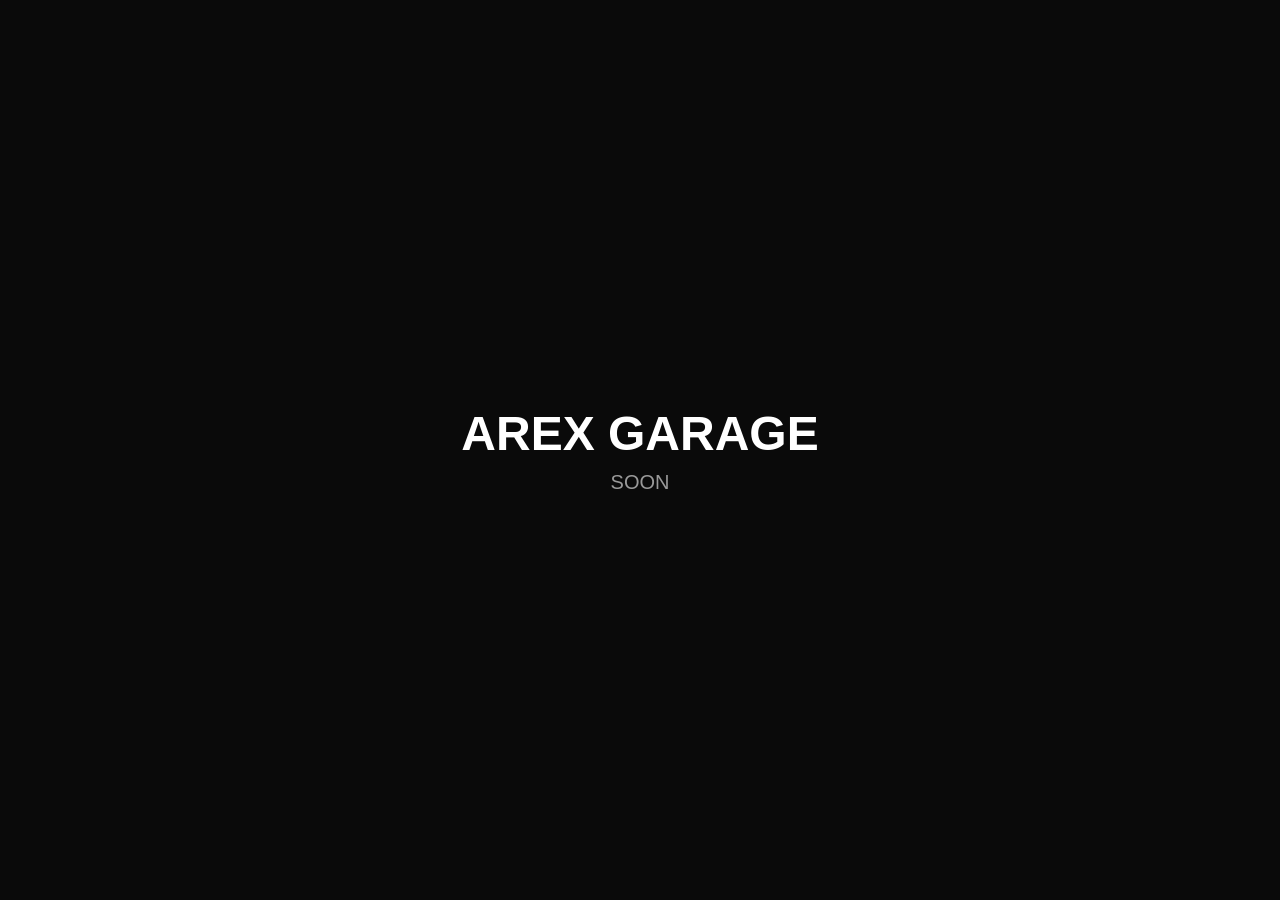
==== index.html @ 0250fb2b "soon index not important" ====
<!DOCTYPE html>
<html lang="nl">
<head>
    <meta charset="UTF-8">
    <meta name="viewport" content="width=device-width, initial-scale=1.0">
    <title>Arex Garage</title>
    <style>
        * { margin: 0; padding: 0; box-sizing: border-box; }
        body {
            height: 100vh;
            display: flex;
            justify-content: center;
            align-items: center;
            background: #0a0a0a;
            color: white;
            font-family: Arial, sans-serif;
        }
        .container { text-align: center; }
        h1 { font-size: 48px; margin-bottom: 10px; }
        p { font-size: 20px; color: #999; }
    </style>
</head>
<body>
    <div class="container">
        <h1>AREX GARAGE</h1>
        <p>SOON</p>
    </div>
</body>
</html>
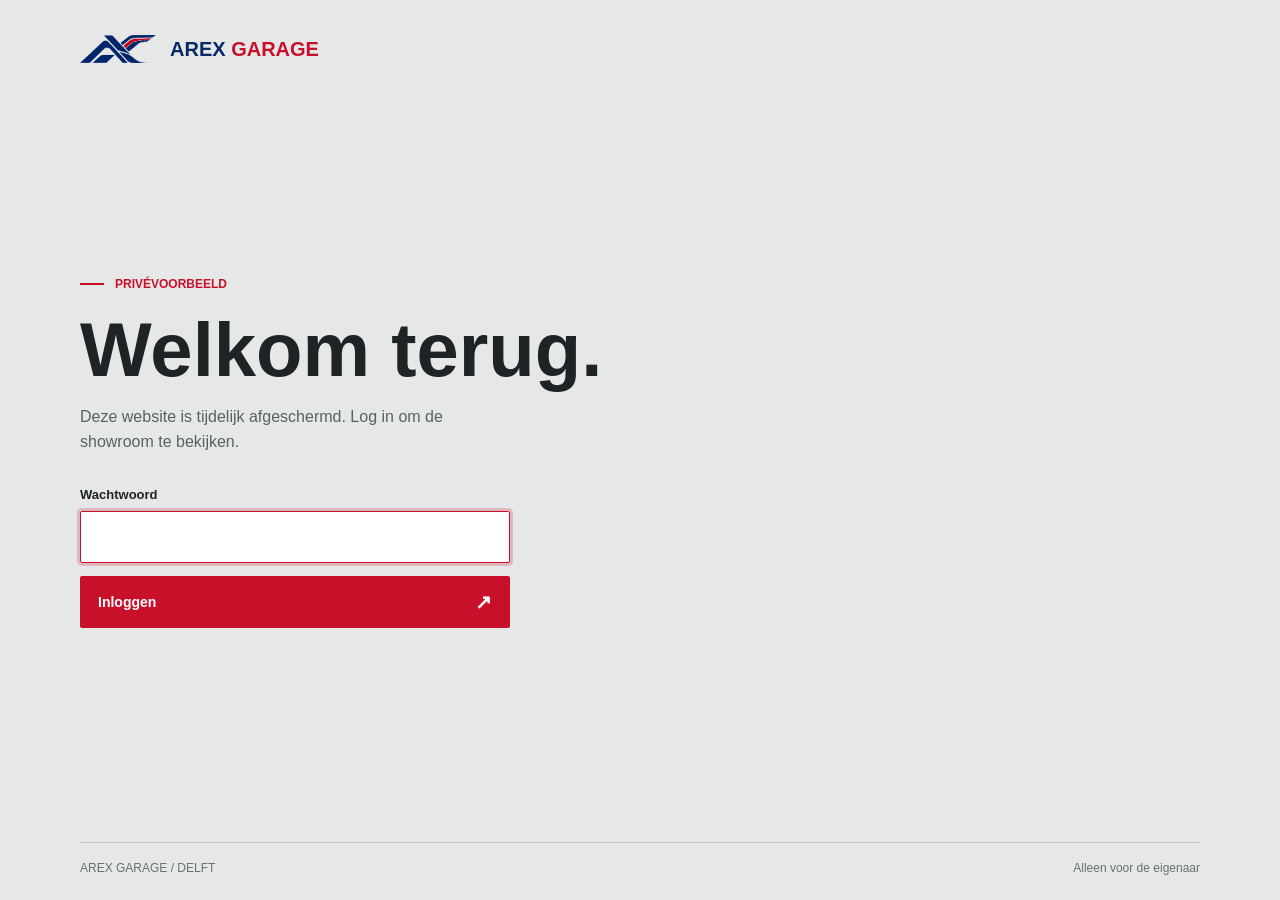
==== commit 0f7d6ec1: "Add files via upload" ====
--- a/index.html
+++ b/index.html
@@ -1,29 +1,73 @@
-<!DOCTYPE html>
+<!doctype html>
 <html lang="nl">
 <head>
-    <meta charset="UTF-8">
-    <meta name="viewport" content="width=device-width, initial-scale=1.0">
-    <title>Arex Garage</title>
-    <style>
-        * { margin: 0; padding: 0; box-sizing: border-box; }
-        body {
-            height: 100vh;
-            display: flex;
-            justify-content: center;
-            align-items: center;
-            background: #0a0a0a;
-            color: white;
-            font-family: Arial, sans-serif;
-        }
-        .container { text-align: center; }
-        h1 { font-size: 48px; margin-bottom: 10px; }
-        p { font-size: 20px; color: #999; }
-    </style>
+  <meta charset="utf-8">
+  <meta name="viewport" content="width=device-width, initial-scale=1">
+  <meta name="theme-color" content="#e6e8e7">
+  <meta name="robots" content="noindex, nofollow">
+  <title>Inloggen | Arex Garage</title>
+  <link rel="icon" href="arex-logo.png" type="image/png">
+  <style>
+    :root{--ink:#202326;--red:#c8102b;--blue:#082967;--line:#c4c9c8}
+    *{box-sizing:border-box}
+    body{margin:0;min-height:100svh;background:#e6e8e7;color:var(--ink);font-family:Arial,Helvetica,sans-serif}
+    .shell{min-height:100svh;display:flex;flex-direction:column;width:min(100% - 64px,1120px);margin:auto}
+    .brand{display:inline-flex;align-items:center;gap:14px;align-self:flex-start;padding:28px 0;font-size:20px;font-weight:800;line-height:1;color:var(--blue);text-decoration:none}
+    .brand img{display:block;width:76px;height:42px;object-fit:contain}
+    .brand b{color:var(--red)}
+    main{flex:1;display:grid;align-content:center;justify-items:start;padding:45px 0 80px}
+    .label{display:flex;align-items:center;gap:11px;margin:0 0 20px;color:var(--red);font-size:12px;font-weight:800}
+    .label:before{content:"";width:24px;height:2px;background:var(--red)}
+    h1{margin:0 0 15px;font-size:clamp(44px,6vw,76px);line-height:1.02;letter-spacing:0}
+    .intro{max-width:440px;margin:0 0 32px;color:#596162;font-size:16px;line-height:1.6}
+    form{width:min(100%,430px)}
+    label{display:block;margin:0 0 9px;font-size:13px;font-weight:700}
+    input{display:block;width:100%;height:52px;padding:12px 14px;border:1px solid #9da5a4;border-radius:2px;background:#fff;color:var(--ink);font:inherit}
+    input:focus{outline:3px solid rgba(200,16,43,.22);border-color:var(--red)}
+    button{display:flex;justify-content:space-between;align-items:center;width:100%;height:52px;margin-top:13px;padding:0 18px;border:0;border-radius:2px;background:var(--red);color:#fff;font:700 14px Arial,Helvetica,sans-serif;cursor:pointer}
+    button:hover{background:#a60d21}
+    button span{font-size:20px}
+    .error{width:min(100%,430px);padding:12px 14px;margin:0 0 18px;border-left:3px solid var(--red);background:#fff;color:#8b1422;font-size:13px}
+    footer{display:flex;justify-content:space-between;gap:20px;padding:18px 0 25px;border-top:1px solid var(--line);color:#697172;font-size:12px}
+    @media(max-width:600px){.shell{width:min(100% - 36px,1120px)}.brand{font-size:16px;padding:18px 0}.brand img{width:58px;height:36px}main{padding:35px 0 60px}footer{flex-wrap:wrap}}
+  </style>
 </head>
 <body>
-    <div class="container">
-        <h1>AREX GARAGE</h1>
-        <p>SOON</p>
-    </div>
+  <div class="shell">
+    <div class="brand"><img src="arex-logo.png" alt="AX-logo"><span>AREX <b>GARAGE</b></span></div>
+    <main>
+      <p class="label">PRIVÉVOORBEELD</p>
+      <h1>Welkom terug.</h1>
+      <p class="intro">Deze website is tijdelijk afgeschermd. Log in om de showroom te bekijken.</p>
+      <p id="login-error" class="error" role="alert" hidden>De code is niet juist. Probeer het opnieuw.</p>
+      <form id="login-form" method="post" action="#">
+        <label for="password">Wachtwoord</label>
+        <input id="password" name="password" type="password" autocomplete="current-password" required autofocus>
+        <button type="submit">Inloggen <span aria-hidden="true">↗</span></button>
+      </form>
+    </main>
+    <footer><span>AREX GARAGE / DELFT</span><span>Alleen voor de eigenaar</span></footer>
+  </div>
+  <script>
+    const accessCode = 'Arezcan071';
+    const accessKey = 'arex-garage-preview';
+    const requestedPage = new URLSearchParams(location.search).get('next');
+    const destination = ['home.html', 'showroom.html', 'contact.html'].includes(requestedPage) ? requestedPage : 'home.html';
+
+    if (sessionStorage.getItem(accessKey) === 'yes') location.replace(destination);
+
+    document.getElementById('login-form').addEventListener('submit', event => {
+      event.preventDefault();
+      const input = document.getElementById('password');
+      if (input.value === accessCode) {
+        sessionStorage.setItem(accessKey, 'yes');
+        location.replace(destination);
+      } else {
+        document.getElementById('login-error').hidden = false;
+        input.value = '';
+        input.focus();
+      }
+    });
+  </script>
 </body>
 </html>
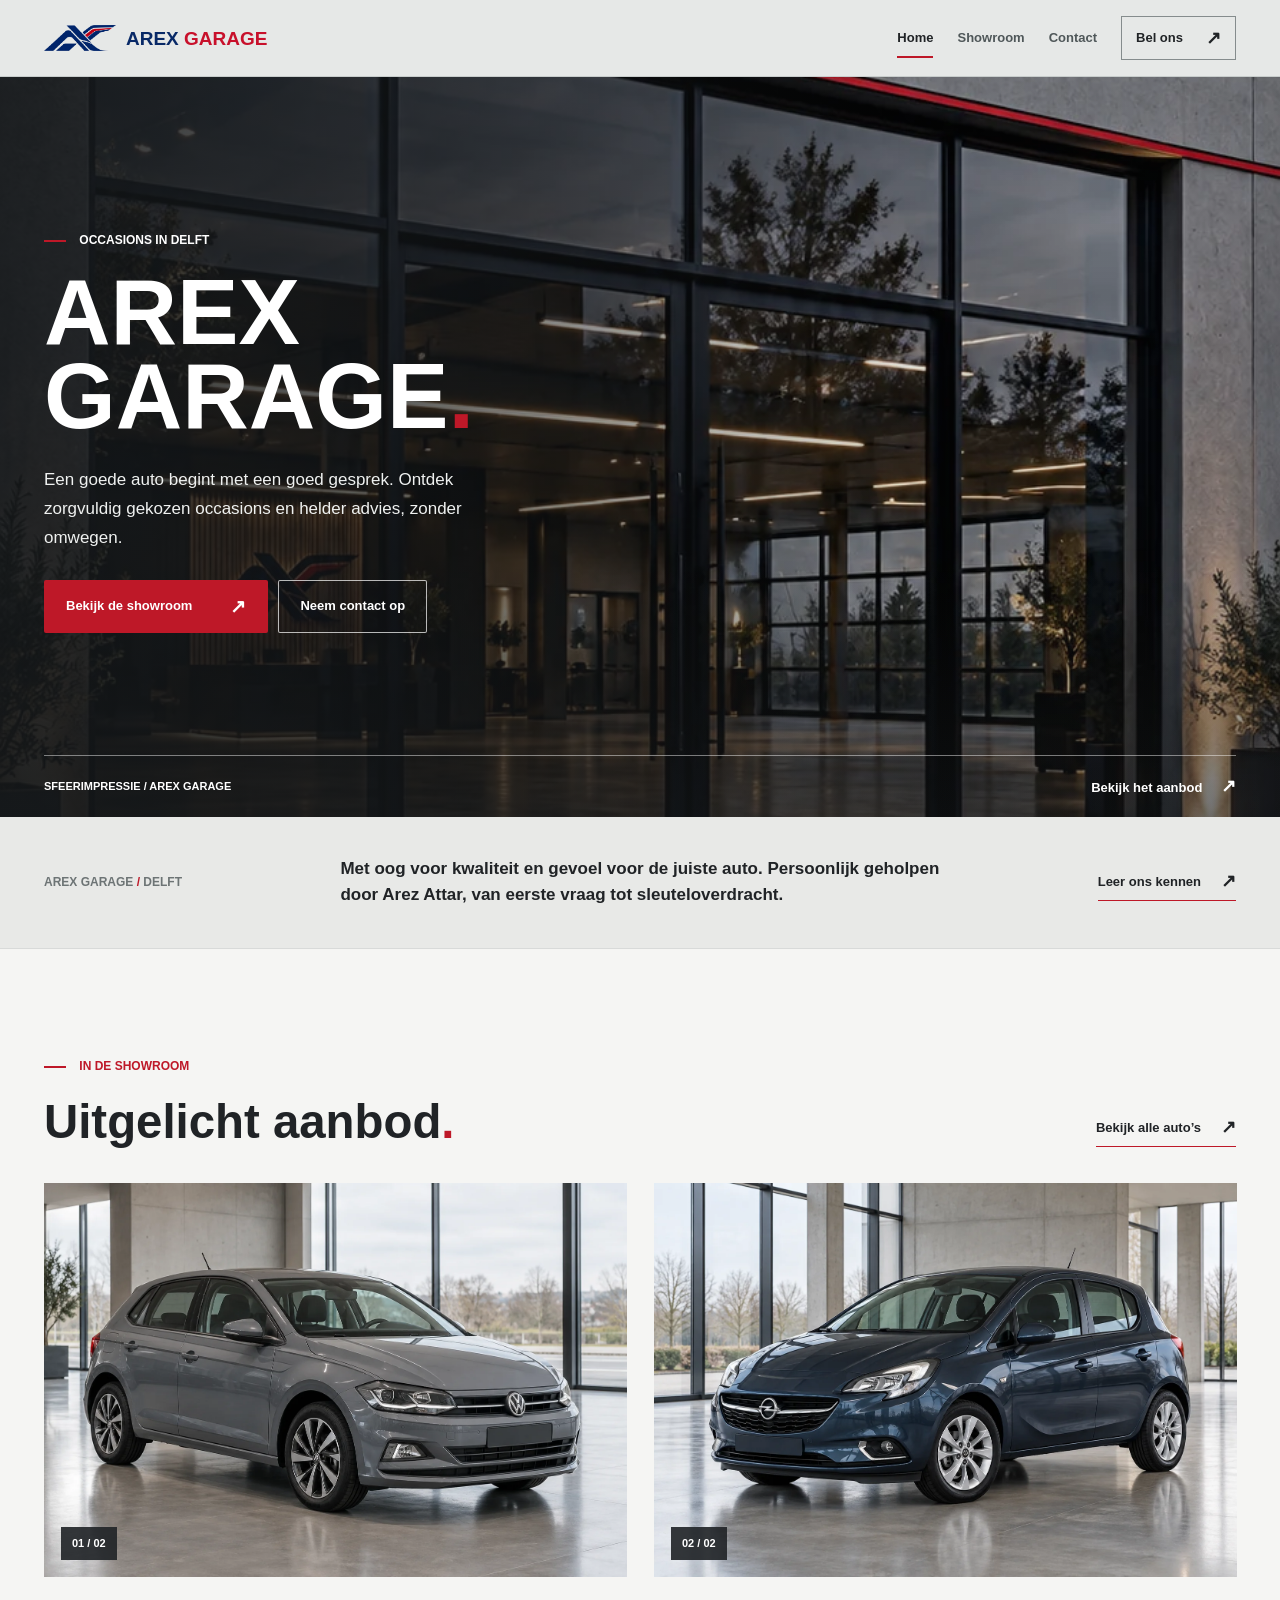
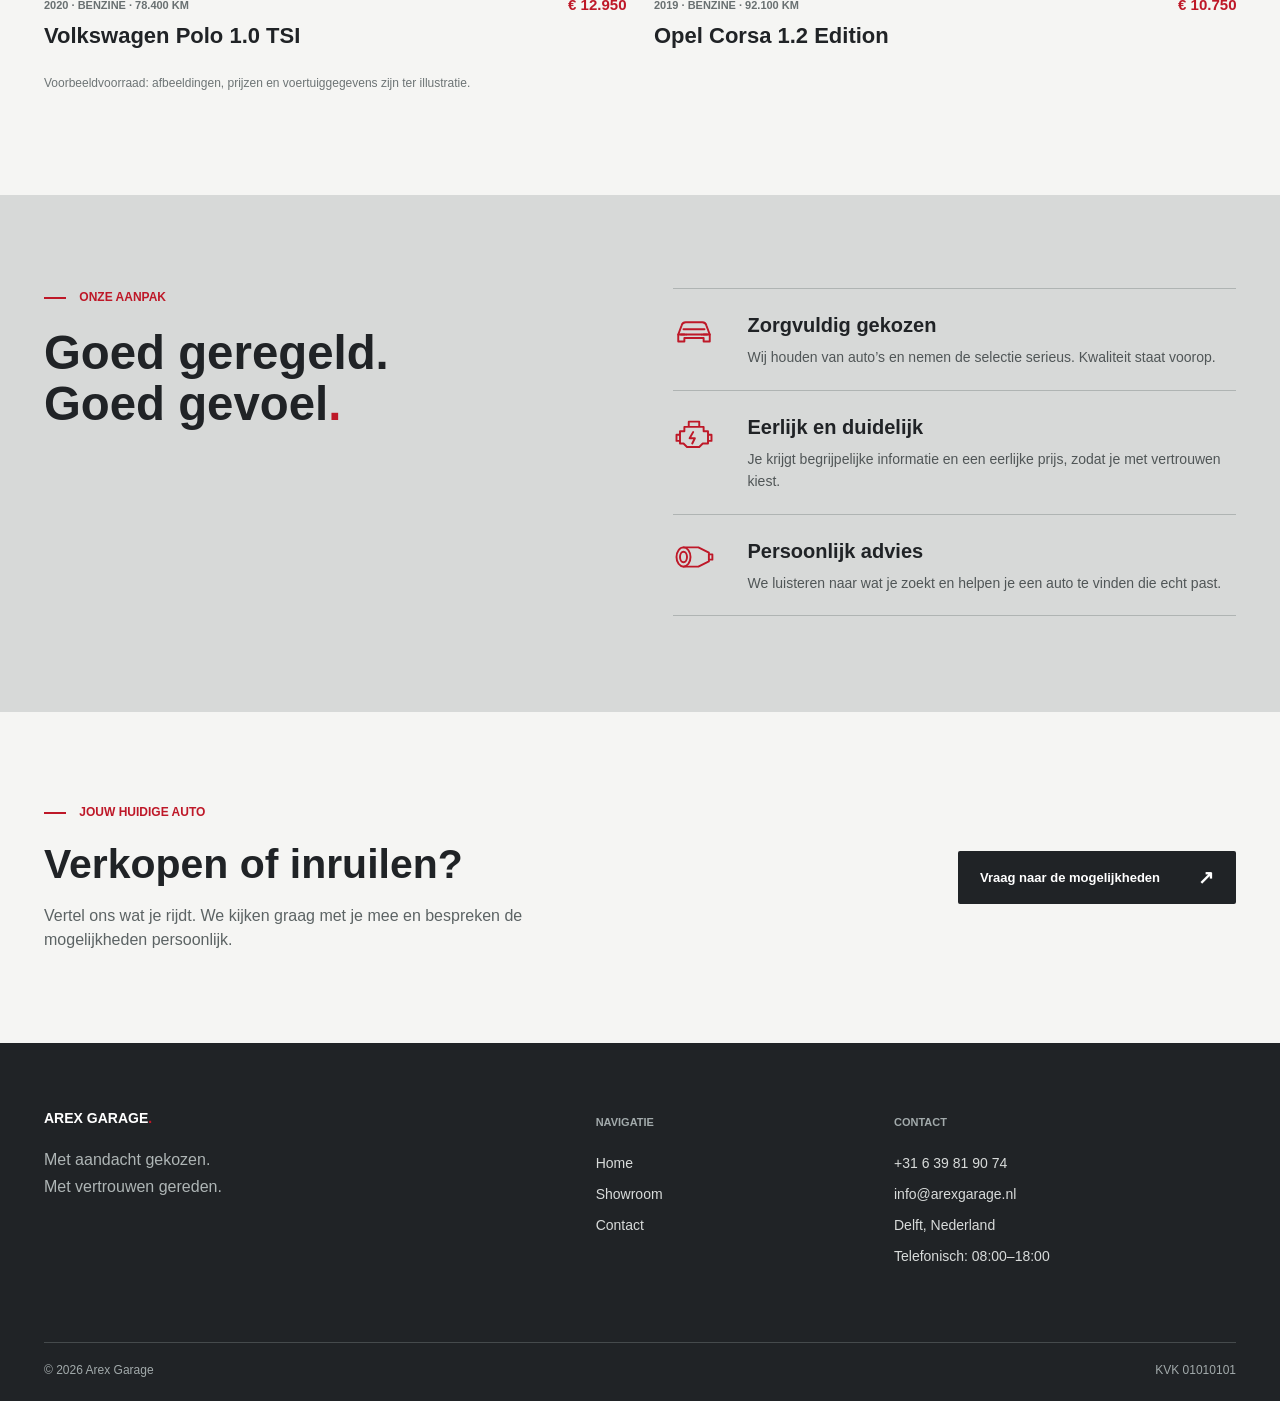
==== commit 1f45264c: "Remove login page and make garage pages directly accessible" ====
--- a/index.html
+++ b/index.html
@@ -3,71 +3,123 @@
 <head>
   <meta charset="utf-8">
   <meta name="viewport" content="width=device-width, initial-scale=1">
-  <meta name="theme-color" content="#e6e8e7">
   <meta name="robots" content="noindex, nofollow">
-  <title>Inloggen | Arex Garage</title>
+  <meta name="theme-color" content="#202326">
+  <meta name="description" content="Arex Garage in Delft: zorgvuldig gekozen occasions, eerlijk advies en persoonlijke service van Arez Attar.">
+  <title>Arex Garage | Occasions in Delft</title>
   <link rel="icon" href="arex-logo.png" type="image/png">
-  <style>
-    :root{--ink:#202326;--red:#c8102b;--blue:#082967;--line:#c4c9c8}
-    *{box-sizing:border-box}
-    body{margin:0;min-height:100svh;background:#e6e8e7;color:var(--ink);font-family:Arial,Helvetica,sans-serif}
-    .shell{min-height:100svh;display:flex;flex-direction:column;width:min(100% - 64px,1120px);margin:auto}
-    .brand{display:inline-flex;align-items:center;gap:14px;align-self:flex-start;padding:28px 0;font-size:20px;font-weight:800;line-height:1;color:var(--blue);text-decoration:none}
-    .brand img{display:block;width:76px;height:42px;object-fit:contain}
-    .brand b{color:var(--red)}
-    main{flex:1;display:grid;align-content:center;justify-items:start;padding:45px 0 80px}
-    .label{display:flex;align-items:center;gap:11px;margin:0 0 20px;color:var(--red);font-size:12px;font-weight:800}
-    .label:before{content:"";width:24px;height:2px;background:var(--red)}
-    h1{margin:0 0 15px;font-size:clamp(44px,6vw,76px);line-height:1.02;letter-spacing:0}
-    .intro{max-width:440px;margin:0 0 32px;color:#596162;font-size:16px;line-height:1.6}
-    form{width:min(100%,430px)}
-    label{display:block;margin:0 0 9px;font-size:13px;font-weight:700}
-    input{display:block;width:100%;height:52px;padding:12px 14px;border:1px solid #9da5a4;border-radius:2px;background:#fff;color:var(--ink);font:inherit}
-    input:focus{outline:3px solid rgba(200,16,43,.22);border-color:var(--red)}
-    button{display:flex;justify-content:space-between;align-items:center;width:100%;height:52px;margin-top:13px;padding:0 18px;border:0;border-radius:2px;background:var(--red);color:#fff;font:700 14px Arial,Helvetica,sans-serif;cursor:pointer}
-    button:hover{background:#a60d21}
-    button span{font-size:20px}
-    .error{width:min(100%,430px);padding:12px 14px;margin:0 0 18px;border-left:3px solid var(--red);background:#fff;color:#8b1422;font-size:13px}
-    footer{display:flex;justify-content:space-between;gap:20px;padding:18px 0 25px;border-top:1px solid var(--line);color:#697172;font-size:12px}
-    @media(max-width:600px){.shell{width:min(100% - 36px,1120px)}.brand{font-size:16px;padding:18px 0}.brand img{width:58px;height:36px}main{padding:35px 0 60px}footer{flex-wrap:wrap}}
-  </style>
+  <link rel="preconnect" href="https://fonts.googleapis.com">
+  <link rel="preconnect" href="https://fonts.gstatic.com" crossorigin>
+  <link href="https://fonts.googleapis.com/css2?family=DM+Sans:wght@400;500;600;700&family=Manrope:wght@400;500;600;700;800&display=swap" rel="stylesheet">
+  <link rel="stylesheet" href="site.css">
 </head>
 <body>
-  <div class="shell">
-    <div class="brand"><img src="arex-logo.png" alt="AX-logo"><span>AREX <b>GARAGE</b></span></div>
-    <main>
-      <p class="label">PRIVÉVOORBEELD</p>
-      <h1>Welkom terug.</h1>
-      <p class="intro">Deze website is tijdelijk afgeschermd. Log in om de showroom te bekijken.</p>
-      <p id="login-error" class="error" role="alert" hidden>De code is niet juist. Probeer het opnieuw.</p>
-      <form id="login-form" method="post" action="#">
-        <label for="password">Wachtwoord</label>
-        <input id="password" name="password" type="password" autocomplete="current-password" required autofocus>
-        <button type="submit">Inloggen <span aria-hidden="true">↗</span></button>
-      </form>
-    </main>
-    <footer><span>AREX GARAGE / DELFT</span><span>Alleen voor de eigenaar</span></footer>
-  </div>
-  <script>
-    const accessCode = 'Arezcan071';
-    const accessKey = 'arex-garage-preview';
-    const requestedPage = new URLSearchParams(location.search).get('next');
-    const destination = ['home.html', 'showroom.html', 'contact.html'].includes(requestedPage) ? requestedPage : 'home.html';
+  <a class="skip-link" href="#main">Ga naar inhoud</a>
+  <header class="site-header">
+    <div class="header-inner wrap">
+      <a class="brand" href="home.html" aria-label="Arex Garage, naar home">
+        <img src="arex-logo.png" alt="" width="86" height="32">
+        <span>AREX <b>GARAGE</b></span>
+      </a>
+      <button class="menu-toggle" type="button" aria-controls="primary-nav" aria-expanded="false" aria-label="Menu openen"><span></span><span></span><span></span></button>
+      <nav id="primary-nav" class="primary-nav" aria-label="Hoofdnavigatie">
+        <a class="current" href="home.html" aria-current="page">Home</a>
+        <a href="showroom.html">Showroom</a>
+        <a href="contact.html">Contact</a>
+        <a class="nav-contact" href="tel:+31639819074">Bel ons <span aria-hidden="true">↗</span></a>
+      </nav>
+    </div>
+  </header>
 
-    if (sessionStorage.getItem(accessKey) === 'yes') location.replace(destination);
+  <main id="main">
+    <section class="home-hero" aria-labelledby="hero-title">
+      <picture class="hero-picture">
+        <source media="(max-width: 680px)" srcset="arex-garage-mobile.webp">
+        <img class="hero-photo" src="arex-garage-hero.webp" alt="Sfeerimpressie van een Arex Garage-showroom met het AX-logo op de gevel" fetchpriority="high">
+      </picture>
+      <div class="hero-shade" aria-hidden="true"></div>
+      <div class="hero-inner wrap">
+        <div class="hero-content">
+          <p class="kicker light"><span class="red-line"></span> OCCASIONS IN DELFT</p>
+          <h1 id="hero-title">AREX<br>GARAGE<span class="red-stop">.</span></h1>
+          <p class="hero-lead">Een goede auto begint met een goed gesprek. Ontdek zorgvuldig gekozen occasions en helder advies, zonder omwegen.</p>
+          <div class="action-row">
+            <a class="button button-red" href="showroom.html">Bekijk de showroom <span aria-hidden="true">↗</span></a>
+            <a class="button button-light-outline" href="contact.html">Neem contact op</a>
+          </div>
+        </div>
+        <div class="hero-bottom" aria-label="Uitgelicht voertuig">
+          <span>SFEERIMPRESSIE / AREX GARAGE</span>
+          <a href="showroom.html">Bekijk het aanbod <span aria-hidden="true">↗</span></a>
+        </div>
+      </div>
+    </section>
 
-    document.getElementById('login-form').addEventListener('submit', event => {
-      event.preventDefault();
-      const input = document.getElementById('password');
-      if (input.value === accessCode) {
-        sessionStorage.setItem(accessKey, 'yes');
-        location.replace(destination);
-      } else {
-        document.getElementById('login-error').hidden = false;
-        input.value = '';
-        input.focus();
-      }
-    });
-  </script>
+    <section class="intro-band">
+      <div class="wrap intro-grid">
+        <p class="small-label">AREX GARAGE <span>/</span> DELFT</p>
+        <p>Met oog voor kwaliteit en gevoel voor de juiste auto. Persoonlijk geholpen door Arez Attar, van eerste vraag tot sleuteloverdracht.</p>
+        <a class="under-link" href="contact.html">Leer ons kennen <span aria-hidden="true">↗</span></a>
+      </div>
+    </section>
+
+    <section class="featured-section wrap" aria-labelledby="featured-title">
+      <div class="section-heading">
+        <div>
+          <p class="kicker"><span class="red-line"></span> IN DE SHOWROOM</p>
+          <h2 id="featured-title">Uitgelicht aanbod<span class="red-stop">.</span></h2>
+        </div>
+        <a class="under-link" href="showroom.html">Bekijk alle auto’s <span aria-hidden="true">↗</span></a>
+      </div>
+      <div class="featured-grid">
+        <article class="vehicle-card" data-tilt>
+          <a class="vehicle-image" href="showroom.html#polo" aria-label="Bekijk Volkswagen Polo">
+            <img src="vw-polo.webp" alt="Grijze Volkswagen Polo, vooraanzicht van schuin opzij" loading="lazy" width="1536" height="1024">
+            <span class="image-index">01 / 02</span>
+          </a>
+          <div class="vehicle-meta"><span>2020 · BENZINE · 78.400 KM</span><span>€ 12.950</span></div>
+          <h3><a href="showroom.html#polo">Volkswagen Polo 1.0 TSI</a></h3>
+        </article>
+        <article class="vehicle-card" data-tilt>
+          <a class="vehicle-image" href="showroom.html#corsa" aria-label="Bekijk Opel Corsa">
+            <img src="opel-corsa.webp" alt="Donkerblauwe Opel Corsa, vooraanzicht van schuin opzij" loading="lazy" width="1536" height="1024">
+            <span class="image-index">02 / 02</span>
+          </a>
+          <div class="vehicle-meta"><span>2019 · BENZINE · 92.100 KM</span><span>€ 10.750</span></div>
+          <h3><a href="showroom.html#corsa">Opel Corsa 1.2 Edition</a></h3>
+        </article>
+      </div>
+      <p class="sample-note">Voorbeeldvoorraad: afbeeldingen, prijzen en voertuiggegevens zijn ter illustratie.</p>
+    </section>
+
+    <section class="values-section">
+      <div class="wrap values-grid">
+        <div class="values-heading">
+          <p class="kicker"><span class="red-line"></span> ONZE AANPAK</p>
+          <h2>Goed geregeld.<br>Goed gevoel<span class="red-stop">.</span></h2>
+        </div>
+        <div class="values-list">
+          <div><svg class="value-icon" viewBox="0 0 48 48" fill="none" stroke="currentColor" stroke-width="2.2" stroke-linecap="round" stroke-linejoin="round" aria-hidden="true"><path d="M6 28h36l-3.8-10.2A5 5 0 0 0 33.5 14h-19a5 5 0 0 0-4.7 3.8L6 28Z"/><path d="M6 28v8h7v-4h22v4h7v-8M12 22h24M9 28h4m22 0h4"/><circle cx="15" cy="28" r="1" fill="currentColor" stroke="none"/><circle cx="33" cy="28" r="1" fill="currentColor" stroke="none"/></svg><div><h3>Zorgvuldig gekozen</h3><p>Wij houden van auto’s en nemen de selectie serieus. Kwaliteit staat voorop.</p></div></div>
+          <div><svg class="value-icon" viewBox="0 0 48 48" fill="none" stroke="currentColor" stroke-width="2.2" stroke-linecap="round" stroke-linejoin="round" aria-hidden="true"><path d="M13 17h22v5h5v14h-6l-4 4H16l-4-4H8V22h5zM18 17v-6h12v6M8 26H4v7h4M40 26h4v7h-4"/><path d="M23 23l-4 7h6l-3 6"/></svg><div><h3>Eerlijk en duidelijk</h3><p>Je krijgt begrijpelijke informatie en een eerlijke prijs, zodat je met vertrouwen kiest.</p></div></div>
+          <div><svg class="value-icon" viewBox="0 0 48 48" fill="none" stroke="currentColor" stroke-width="2.2" stroke-linecap="round" stroke-linejoin="round" aria-hidden="true"><ellipse cx="12" cy="24" rx="8" ry="11"/><ellipse cx="12" cy="24" rx="4" ry="6"/><path d="M12 13h17l12 6v10l-12 6H12M41 21h4v6h-4"/></svg><div><h3>Persoonlijk advies</h3><p>We luisteren naar wat je zoekt en helpen je een auto te vinden die echt past.</p></div></div>
+        </div>
+      </div>
+    </section>
+
+    <section class="trade-section wrap">
+      <div><p class="kicker"><span class="red-line"></span> JOUW HUIDIGE AUTO</p><h2>Verkopen of inruilen?</h2><p>Vertel ons wat je rijdt. We kijken graag met je mee en bespreken de mogelijkheden persoonlijk.</p></div>
+      <a class="button button-dark" href="contact.html?onderwerp=inruil#bericht">Vraag naar de mogelijkheden <span aria-hidden="true">↗</span></a>
+    </section>
+  </main>
+
+  <footer class="site-footer">
+    <div class="wrap footer-main">
+      <div><a class="footer-brand" href="home.html">AREX GARAGE<span>.</span></a><p>Met aandacht gekozen.<br>Met vertrouwen gereden.</p></div>
+      <div><strong>NAVIGATIE</strong><a href="home.html">Home</a><a href="showroom.html">Showroom</a><a href="contact.html">Contact</a></div>
+      <div><strong>CONTACT</strong><a href="tel:+31639819074">+31 6 39 81 90 74</a><a href="mailto:info@arexgarage.nl">info@arexgarage.nl</a><span>Delft, Nederland</span><span>Telefonisch: 08:00–18:00</span></div>
+    </div>
+    <div class="wrap footer-bottom"><span>© <span data-year></span> Arex Garage</span><span>KVK 01010101</span></div>
+  </footer>
+  <script src="site.js" defer></script>
 </body>
 </html>
--- a/site.css
+++ b/site.css
@@ -0,0 +1,151 @@
+:root{--ink:#202326;--ink-2:#323638;--grey:#777d80;--paper:#f5f5f3;--white:#fff;--line:#d8dad9;--red:#be1828;--red-dark:#9e1020}
+*{box-sizing:border-box}
+html{scroll-behavior:smooth}
+body{margin:0;background:var(--paper);color:var(--ink);font-family:"DM Sans",Arial,sans-serif;line-height:1.5}
+img{display:block;max-width:100%}
+a{color:inherit;text-decoration:none}
+button,input,select,textarea{font:inherit}
+button{cursor:pointer}
+.wrap{width:min(100% - 88px,1400px);margin-inline:auto}
+.skip-link{position:absolute;top:-100px;left:12px;z-index:100;background:#fff;color:#111;padding:10px 16px}
+.skip-link:focus{top:12px}
+:focus-visible{outline:3px solid var(--red);outline-offset:4px}
+h1,h2,h3,p{margin-top:0}
+h1,h2,h3{font-family:Manrope,Arial,sans-serif;letter-spacing:0}
+.red-stop{color:var(--red)}
+.red-line{display:inline-block;width:22px;height:2px;margin-right:10px;background:var(--red);vertical-align:middle}
+.kicker,.small-label{font-size:12px;font-weight:800;letter-spacing:0;text-transform:uppercase}
+.kicker{color:var(--red);margin:0 0 22px}
+.kicker.light{color:#fff}
+.button{display:inline-flex;align-items:center;justify-content:space-between;gap:38px;min-height:53px;padding:14px 21px;border:1px solid transparent;border-radius:2px;font-size:13px;font-weight:700;line-height:1.2;transition:background .2s,color .2s,transform .2s}
+.button:hover{transform:translateY(-2px)}
+.button span{font-size:19px;line-height:1}
+.button-red{background:var(--red);color:#fff}
+.button-red:hover{background:var(--red-dark)}
+.button-light-outline{border-color:rgba(255,255,255,.7);color:#fff;background:rgba(21,23,24,.12)}
+.button-light-outline:hover{background:rgba(255,255,255,.14)}
+.button-dark{background:var(--ink);color:#fff}
+.button-dark:hover{background:#111}
+.under-link{display:inline-flex;align-items:center;gap:20px;border-bottom:1px solid var(--red);padding:5px 0;font-size:13px;font-weight:700;white-space:nowrap}
+.under-link span{font-size:18px}
+.under-link:hover{color:var(--red)}
+.site-header{position:relative;z-index:50;background:#e6e8e7;color:var(--ink);border-bottom:1px solid #c8cdcc}
+.header-inner{display:flex;align-items:center;justify-content:space-between;min-height:76px;gap:28px}
+.brand{display:inline-flex;align-items:center;gap:10px;white-space:nowrap;color:#082967;font-family:Manrope,Arial,sans-serif;font-weight:800;font-size:19px;line-height:1}
+.brand img{width:72px;height:42px;object-fit:contain}
+.brand b{color:#c8102b}
+.primary-nav{display:flex;align-items:center;gap:24px;font-size:13px;font-weight:700}
+.primary-nav>a:not(.nav-contact){position:relative;padding:28px 0;color:#4f5759}
+.primary-nav>a:not(.nav-contact):hover,.primary-nav .current{color:var(--ink)!important}
+.primary-nav .current:after{content:"";position:absolute;left:0;right:0;bottom:18px;height:2px;background:var(--red)}
+.nav-contact{display:inline-flex;align-items:center;gap:23px;padding:11px 14px;border:1px solid #858c8d}
+.nav-contact:hover{border-color:var(--ink)}
+.nav-contact span{font-size:18px;line-height:1}
+.logout-form{margin:0}
+.logout-form button{padding:8px 0;border:0;background:none;color:#4f5759;font-size:13px;font-weight:700;white-space:nowrap}
+.logout-form button:hover{color:var(--red)}
+.menu-toggle{display:none;width:42px;height:42px;border:1px solid #8f9696;background:none;padding:10px}
+.menu-toggle span{display:block;height:2px;margin:5px 0;background:var(--ink)}
+.home-hero{position:relative;height:min(740px,calc(100svh - 150px));min-height:500px;background:#5e6466;color:#fff;overflow:hidden}
+.hero-picture,.hero-photo,.hero-shade{position:absolute;inset:0;width:100%;height:100%}
+.hero-photo{object-fit:cover;object-position:85% center}
+.hero-shade{background:linear-gradient(90deg,rgba(20,23,25,.89) 0%,rgba(20,23,25,.67) 32%,rgba(20,23,25,.13) 70%),linear-gradient(0deg,rgba(20,23,25,.55),transparent 34%)}
+.hero-inner{position:relative;height:100%;display:flex;flex-direction:column;justify-content:center}
+.hero-content{max-width:665px;padding-bottom:30px}
+.hero-content h1{font-size:clamp(66px,7.2vw,122px);line-height:.91;font-weight:800;margin:0 0 27px}
+.hero-lead{max-width:450px;font-size:17px;line-height:1.7;color:#eff1f0;margin-bottom:27px}
+.action-row{display:flex;flex-wrap:wrap;gap:10px}
+.hero-bottom{position:absolute;left:0;right:0;bottom:0;display:flex;align-items:center;justify-content:space-between;gap:20px;padding:17px 0;border-top:1px solid rgba(255,255,255,.45);font-size:11px;font-weight:700}
+.hero-bottom>a{font-size:13px}
+.hero-bottom>a span{margin-left:15px;font-size:18px}
+.intro-band{background:#e8e9e7;border-bottom:1px solid var(--line)}
+.intro-grid{display:grid;grid-template-columns:1fr 2.3fr 1fr;align-items:center;gap:36px;padding-block:39px}
+.intro-grid .small-label{margin:0;color:#6d7475;white-space:nowrap}
+.intro-grid .small-label span{color:var(--red)}
+.intro-grid>p:nth-child(2){margin:0;max-width:680px;font-family:Manrope,Arial,sans-serif;font-weight:600;font-size:17px;line-height:1.55}
+.intro-grid .under-link{justify-self:end}
+.featured-section{padding-block:108px 103px}
+.section-heading{display:flex;align-items:end;justify-content:space-between;gap:30px;margin-bottom:36px}
+.section-heading h2,.values-heading h2,.trade-section h2{font-size:clamp(34px,3.7vw,58px);line-height:1.07;margin:0;font-weight:800}
+.featured-grid{display:grid;grid-template-columns:repeat(2,minmax(0,1fr));gap:27px}
+.vehicle-card{min-width:0;transform:perspective(900px) rotateX(var(--tilt-x,0deg)) rotateY(var(--tilt-y,0deg));transition:transform .22s;will-change:transform}
+.vehicle-card:hover{transform:perspective(900px) translateY(-5px) rotateX(var(--tilt-x,0deg)) rotateY(var(--tilt-y,0deg))}
+.vehicle-image{display:block;position:relative;aspect-ratio:1.48;overflow:hidden;background:#d2d5d4}
+.vehicle-image img{width:100%;height:100%;object-fit:cover;transition:transform .45s}
+.vehicle-card:hover img{transform:scale(1.04)}
+.image-index,.photo-count{position:absolute;left:17px;bottom:17px;padding:8px 11px;background:rgba(32,35,38,.9);color:#fff;font-size:11px;font-weight:700}
+.vehicle-meta{display:flex;align-items:center;justify-content:space-between;gap:18px;margin:17px 0 3px;color:#697071;font-size:11px;font-weight:800}
+.vehicle-meta span:last-child{color:var(--red);font-size:15px;white-space:nowrap}
+.vehicle-card h3{font-size:22px;margin:0}
+.vehicle-card h3 a:hover{color:var(--red)}
+.sample-note{font-size:12px;color:#6d7475;margin:22px 0 0}
+.values-section{background:#d7d9d8;padding-block:93px 96px}
+.values-grid{display:grid;grid-template-columns:1fr 1fr;gap:65px}
+.values-heading h2{max-width:550px}
+.values-list>div{display:grid;grid-template-columns:55px 1fr;gap:20px;padding:21px 0;border-top:1px solid #afb4b3}
+.values-list>div:last-child{border-bottom:1px solid #afb4b3}
+.value-icon{display:block;width:42px;height:42px;color:var(--red)}
+.values-list h3{font-size:20px;margin-bottom:6px}
+.values-list p{max-width:480px;margin:0;color:#505657;font-size:14px;line-height:1.6}
+.trade-section{display:flex;align-items:center;justify-content:space-between;gap:36px;padding-block:91px}
+.trade-section h2{font-size:clamp(32px,3.2vw,48px)}
+.trade-section p:last-child{margin:17px 0 0;color:#5c6364;max-width:580px}
+.trade-section .button{flex:0 0 auto}
+.site-footer{background:var(--ink);color:#d8dbda}
+.footer-main{display:grid;grid-template-columns:2fr 1fr 1.35fr;gap:45px;padding-block:68px 75px}
+.footer-main>div{display:flex;flex-direction:column;align-items:start;gap:10px}
+.footer-brand{font-family:Manrope,Arial,sans-serif;font-size:31px;font-weight:800;color:#fff;line-height:1.1}
+.footer-brand span{color:var(--red)}
+.footer-main p{margin:10px 0 0;color:#aeb5b5;line-height:1.7}
+.footer-main strong{color:#a2aaab;font-size:11px;letter-spacing:0;margin:3px 0 13px}
+.footer-main a:not(.footer-brand):hover{color:#fff}
+.footer-main a,.footer-main span{font-size:14px}
+.footer-bottom{display:flex;justify-content:space-between;gap:25px;padding-block:18px 22px;border-top:1px solid #454a4c;color:#a2aaab;font-size:12px}
+.page-intro{padding-top:95px}
+.page-intro-grid{display:grid;grid-template-columns:1.3fr 1fr;gap:80px;align-items:end}
+.page-intro h1,.contact-hero h1{font-size:clamp(48px,5.1vw,82px);line-height:1.04;margin:0;font-weight:800}
+.page-intro-grid>p{max-width:480px;color:#596061;font-size:17px;line-height:1.7;margin:0 0 5px}
+.inventory-bar{display:flex;justify-content:space-between;gap:20px;border-bottom:1px solid #aeb3b2;padding:65px 0 16px;color:#6d7475;font-size:11px;font-weight:800}
+.inventory{padding-top:38px;padding-bottom:98px}
+.listing{display:grid;grid-template-columns:minmax(0,1.3fr) minmax(350px,.8fr);min-height:520px;background:#e7e9e7;margin-bottom:28px;scroll-margin-top:18px}
+.listing-photo{position:relative;min-height:520px;background:#cfd2d1;overflow:hidden}
+.listing-photo img{height:100%;width:100%;object-fit:cover}
+.listing-details{padding:52px clamp(30px,4vw,64px);display:flex;flex-direction:column;align-items:start}
+.listing-eyebrow{color:var(--red);font-size:11px;font-weight:800;margin-bottom:18px}
+.listing-details h2{font-size:clamp(30px,3vw,48px);line-height:1.11;margin:0 0 13px}
+.listing-price{color:var(--red);font-family:Manrope,Arial,sans-serif;font-size:30px;font-weight:800;margin:0 0 26px}
+.spec-grid{display:grid;grid-template-columns:1fr 1fr;width:100%;margin:0 0 25px;border-top:1px solid #c9cdca}
+.spec-grid div{padding:12px 0;border-bottom:1px solid #c9cdca}
+.spec-grid dt{font-size:11px;color:#6f7676}
+.spec-grid dd{margin:2px 0 0;font-size:14px;font-weight:700}
+.listing-description{font-size:14px;color:#5b6363;line-height:1.65;margin:0 0 24px}
+.listing-details .button{margin-top:auto}
+.showroom-note{margin-top:8px}
+.showroom-cta{background:#303538;color:#fff;padding:50px 0}
+.showroom-cta .wrap{display:flex;align-items:center;justify-content:space-between;gap:30px}
+.showroom-cta .kicker{margin-bottom:9px}
+.showroom-cta h2{font-size:clamp(26px,3vw,42px);margin:0}
+.contact-hero{padding-top:95px;padding-bottom:65px}
+.contact-main{display:grid;grid-template-columns:1.1fr .9fr;gap:clamp(50px,8vw,140px);padding-bottom:115px}
+.contact-methods>div{padding:24px 0 27px;border-top:1px solid #b8bdbc}
+.contact-methods>div:last-child{border-bottom:1px solid #b8bdbc}
+.method-num{display:block;color:var(--red);font-size:11px;font-weight:800;margin-bottom:12px}
+.contact-methods a,.contact-methods strong{display:flex;justify-content:space-between;align-items:center;gap:10px;font-family:Manrope,Arial,sans-serif;font-size:clamp(22px,2.4vw,36px);font-weight:800;overflow-wrap:anywhere}
+.contact-methods a:hover{color:var(--red)}
+.contact-methods a span{font-size:25px}
+.contact-methods p{color:#626a69;margin:8px 0 0;font-size:14px}
+.message-form{background:#e7e9e7;padding:38px 42px 43px;align-self:start}
+.message-form .kicker{margin-bottom:12px}
+.message-form h2{font-size:36px;margin:0 0 8px}
+.message-form>p:not(.kicker){color:#626969;font-size:14px;line-height:1.6;margin-bottom:27px}
+.message-form label{display:block;font-size:12px;font-weight:800;margin:17px 0 7px}
+.message-form label span{color:var(--red)}
+.message-form input,.message-form select,.message-form textarea{display:block;width:100%;background:#fff;border:1px solid #c8ccca;border-radius:2px;color:var(--ink);padding:12px 13px;outline:none}
+.message-form input:focus,.message-form select:focus,.message-form textarea:focus{border-color:var(--red)}
+.message-form textarea{resize:vertical;min-height:125px}
+.message-form .button{margin-top:25px;width:100%}
+@media(max-width:950px){.wrap{width:min(100% - 48px,1400px)}.intro-grid{grid-template-columns:1fr 2fr}.intro-grid .under-link{grid-column:2;justify-self:start}.listing{grid-template-columns:1fr}.listing-photo{min-height:0;aspect-ratio:1.6}.listing-details{padding:35px}.contact-main{gap:35px}.values-grid{gap:35px}}
+@media(max-width:680px){.wrap{width:min(100% - 36px,1400px)}.header-inner{min-height:66px}.brand{font-size:16px}.brand img{width:55px;height:36px}.menu-toggle{display:block}.primary-nav{display:none;position:absolute;top:66px;left:0;right:0;background:#e6e8e7;padding:14px 18px 22px;flex-direction:column;align-items:stretch;gap:0;border-top:1px solid #c8cdcc}.primary-nav.open{display:flex}.primary-nav>a:not(.nav-contact){padding:13px 0}.primary-nav .current:after{bottom:8px}.nav-contact{margin-top:8px;justify-content:space-between}.home-hero{height:min(650px,calc(100svh - 120px));min-height:0}.hero-photo{object-position:center center}.hero-shade{background:linear-gradient(180deg,rgba(20,23,25,.03) 0%,rgba(20,23,25,.06) 25%,rgba(20,23,25,.78) 47%,rgba(20,23,25,.84) 100%)}.hero-inner{justify-content:flex-end;padding-top:0;padding-bottom:60px}.hero-content{padding-bottom:0}.hero-content .kicker{margin-bottom:13px}.hero-content h1{font-size:clamp(52px,14vw,78px);margin-bottom:15px}.hero-lead{font-size:14px;line-height:1.5;max-width:400px;margin-bottom:17px}.hero-bottom{font-size:9px}.hero-bottom>a{font-size:11px}.intro-grid{grid-template-columns:1fr;gap:16px;padding-block:34px}.intro-grid .under-link{grid-column:auto}.intro-grid>p:nth-child(2){font-size:16px}.featured-section{padding-block:72px}.section-heading{align-items:start;flex-direction:column;gap:16px}.featured-grid{grid-template-columns:1fr;gap:36px}.vehicle-image{aspect-ratio:1.5}.values-section{padding-block:72px}.values-grid{grid-template-columns:1fr;gap:36px}.trade-section{flex-direction:column;align-items:start;padding-block:70px}.trade-section .button{width:100%}.footer-main{grid-template-columns:1fr 1fr;gap:35px;padding-block:55px}.footer-main>div:first-child{grid-column:1/-1}.footer-brand{font-size:27px}.footer-bottom{flex-wrap:wrap}.page-intro,.contact-hero{padding-top:66px}.page-intro-grid{grid-template-columns:1fr;gap:20px}.page-intro h1,.contact-hero h1{font-size:clamp(44px,10vw,68px)}.page-intro-grid>p{font-size:15px}.inventory-bar{padding-top:48px}.inventory{padding-top:22px;padding-bottom:70px}.listing{margin-bottom:22px}.listing-photo{aspect-ratio:1.5}.listing-details{padding:29px 23px 32px}.listing-details h2{font-size:34px}.showroom-cta .wrap{flex-direction:column;align-items:start}.contact-hero{padding-bottom:35px}.contact-main{grid-template-columns:1fr;gap:43px;padding-bottom:75px}.message-form{padding:30px 23px 32px}}
+@media(max-width:400px){.action-row .button{width:100%}.hero-bottom>a{max-width:215px;text-align:right}.vehicle-meta{align-items:start;flex-direction:column;gap:3px}.footer-main{grid-template-columns:1fr}.footer-main>div:first-child{grid-column:auto}}
+@media(max-width:680px) and (max-height:650px){.hero-inner{padding-bottom:22px}.hero-content h1{font-size:54px;margin-bottom:10px}.hero-lead{font-size:13px;line-height:1.4;margin-bottom:12px}.hero-content .kicker{margin-bottom:10px}.hero-bottom{display:none}.action-row .button-light-outline{display:none}}
+@media(prefers-reduced-motion:reduce){html{scroll-behavior:auto}*,*:before,*:after{transition-duration:.01ms!important;animation-duration:.01ms!important}}
